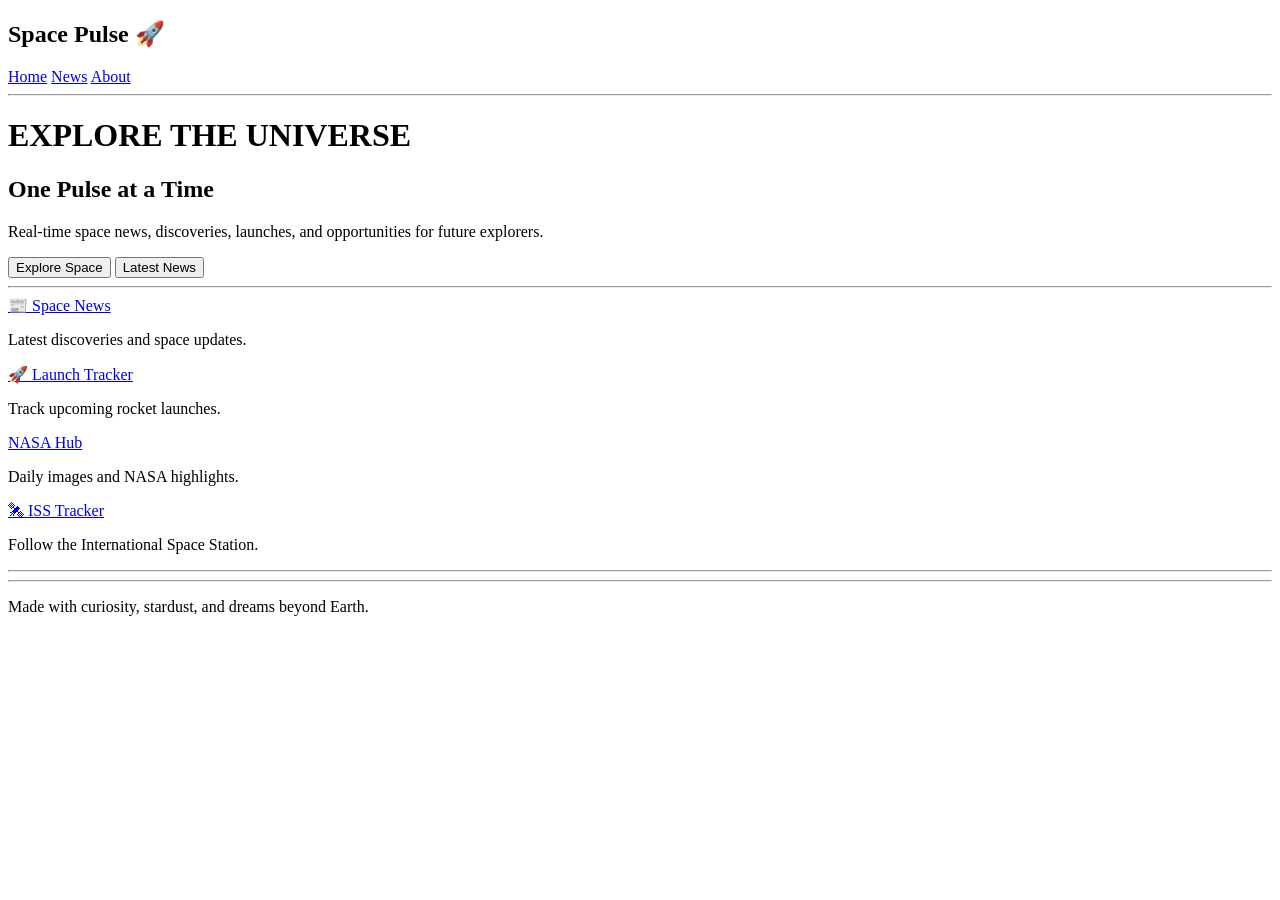
==== index.html @ 8f798afe "Update index.html" ====
<!DOCTYPE html>
<html>
<head>
    <title>Space Pulse</title>
    <link rel="stylesheet" href="style.css">
</head>

<body>

  <h2 class="logo"> Space Pulse 🚀</h2>

    <a href="#">Home</a>
    <a href="#">News</a>
    <a href="about.html">About</a>

    <hr>

    <h1>EXPLORE THE UNIVERSE</h1>

    <h2>One Pulse at a Time</h2>

    <p>
        Real-time space news, discoveries, launches, and opportunities
        for future explorers.
    </p>
 
    <button class="explore-btn">Explore Space</button>
<button class="news-btn">Latest News</button>

    <hr>
<div class="feature-box">
    <a href="news.html" class="feature-card">📰 Space News</a>
    <p>Latest discoveries and space updates.</p>

    <a href="launches.html" class="feature-card">🚀 Launch Tracker</a>
    <p>Track upcoming rocket launches.</p>
</div>

<div class="feature-box">
    <a href="NASA.html" class="feature-card"> NASA Hub</a>
    <p>Daily images and NASA highlights.</p>
    
    <a href="iss.html" class="feature-card">🛰 ISS Tracker</a>
    <p>Follow the International Space Station.</p>
</div>

<hr>
    <hr>

    <footer class="footer">
        <p>Made with curiosity, stardust, and dreams beyond Earth.</p>
    </footer>

</body>
</html>
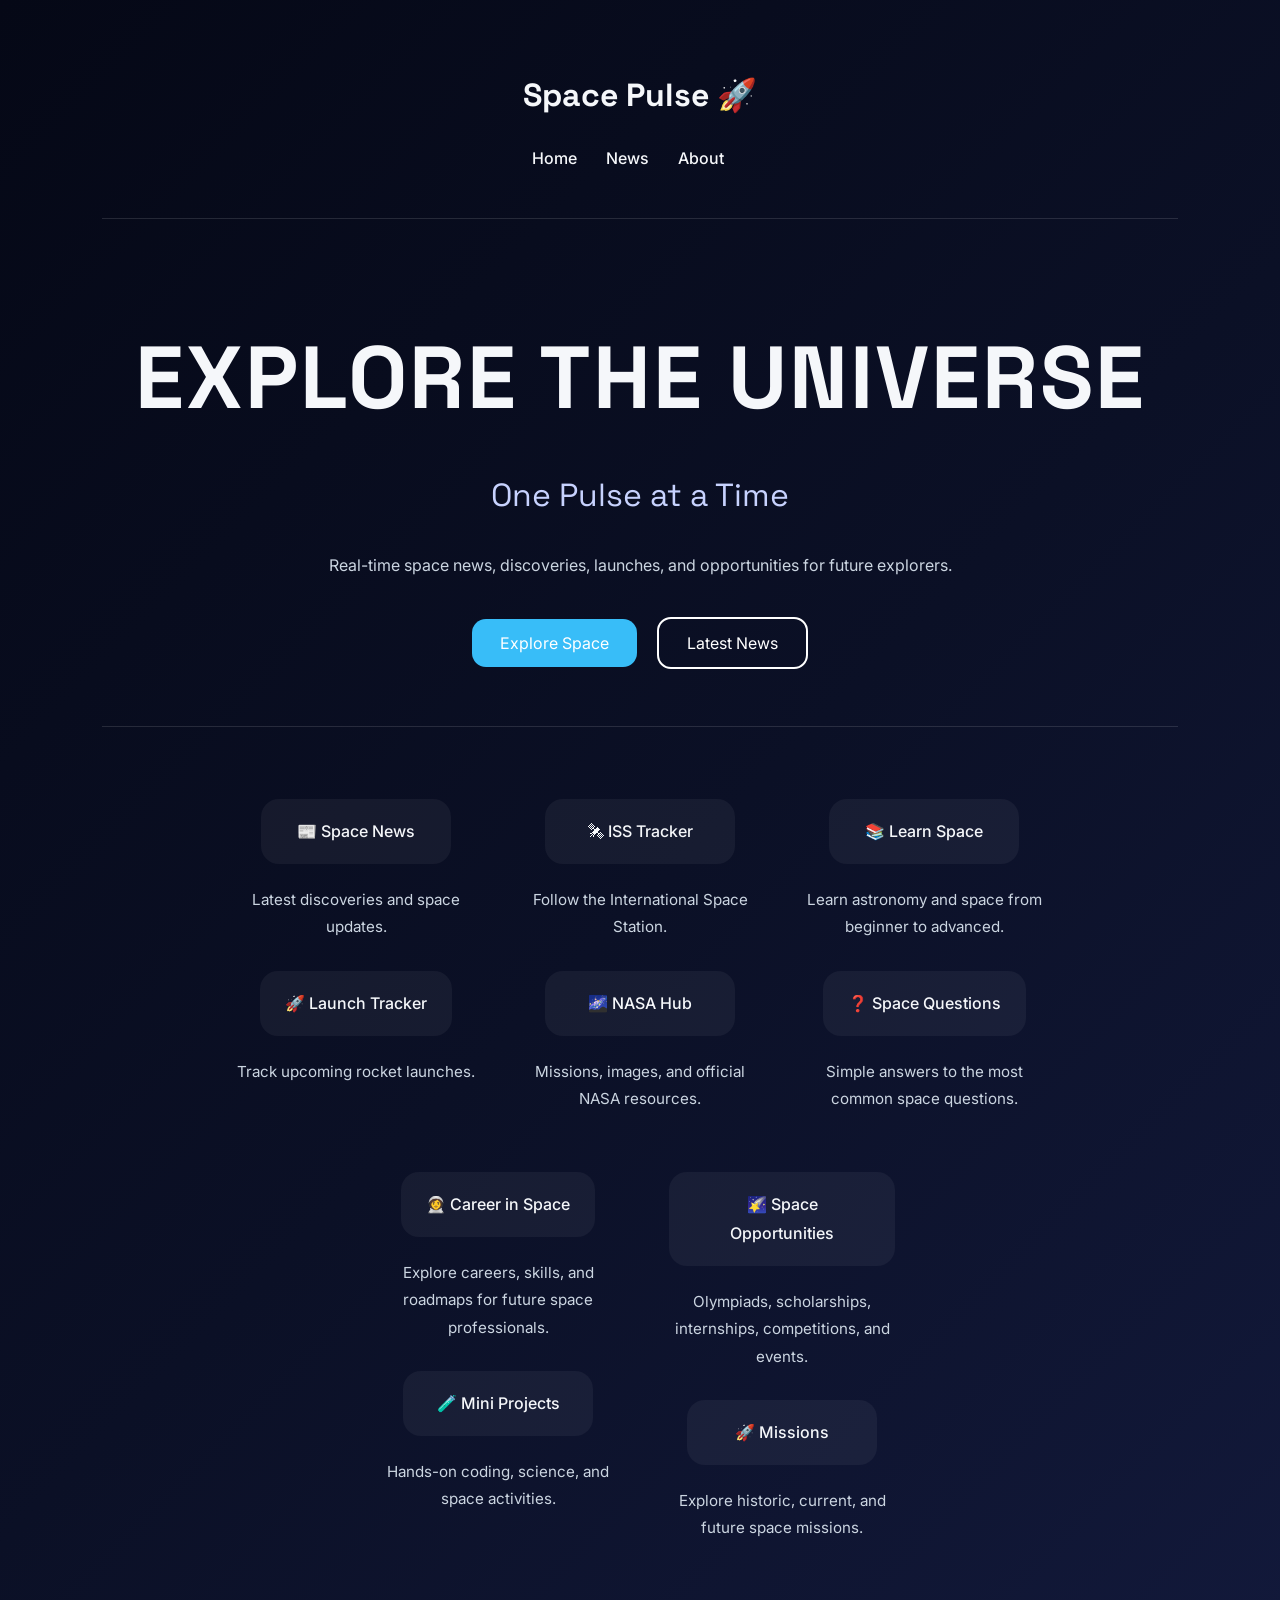
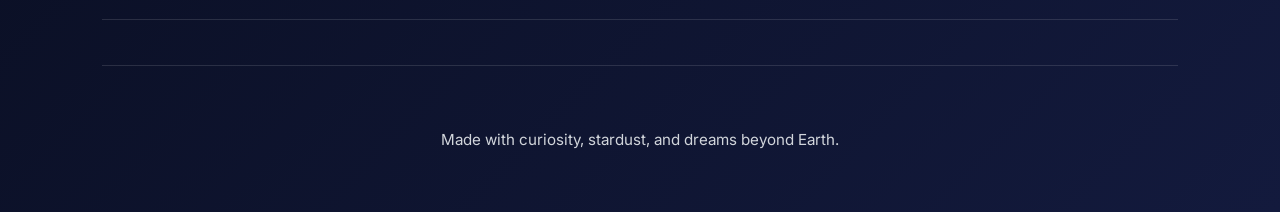
==== commit c99c69af: "Update index.html" ====
--- a/index.html
+++ b/index.html
@@ -37,11 +37,35 @@
 </div>
 
 <div class="feature-box">
-    <a href="NASA.html" class="feature-card"> NASA Hub</a>
-    <p>Daily images and NASA highlights.</p>
-    
     <a href="iss.html" class="feature-card">🛰 ISS Tracker</a>
     <p>Follow the International Space Station.</p>
+
+    <a href="NASA.html" class="feature-card">🌌 NASA Hub</a>
+    <p>Missions, images, and official NASA resources.</p>
+</div>
+
+<div class="feature-box">
+    <a href="learn.html" class="feature-card">📚 Learn Space</a>
+    <p>Learn astronomy and space from beginner to advanced.</p>
+
+    <a href="questions.html" class="feature-card">❓ Space Questions</a>
+    <p>Simple answers to the most common space questions.</p>
+</div>
+
+<div class="feature-box">
+    <a href="careers.html" class="feature-card">👩‍🚀 Career in Space</a>
+    <p>Explore careers, skills, and roadmaps for future space professionals.</p>
+
+    <a href="projects.html" class="feature-card">🧪 Mini Projects</a>
+    <p>Hands-on coding, science, and space activities.</p>
+</div>
+
+<div class="feature-box">
+    <a href="opportunities.html" class="feature-card">🌠 Space Opportunities</a>
+    <p>Olympiads, scholarships, internships, competitions, and events.</p>
+
+    <a href="missions.html" class="feature-card">🚀 Missions</a>
+    <p>Explore historic, current, and future space missions.</p>
 </div>
 
 <hr>
--- a/style.css
+++ b/style.css
@@ -0,0 +1,202 @@
+@import url('https://fonts.googleapis.com/css2?family=Inter:wght@300;400;500;600;700&family=Space+Grotesk:wght@400;500;700&display=swap');
+
+body {
+    margin: 0;
+    padding: 40px 8%;
+    font-family: 'Inter', sans-serif;
+    background: linear-gradient(135deg, #050816, #0B1026, #131A3D);
+    color: #F5F7FA;
+    line-height: 1.8;
+    text-align: center;
+}
+
+/* Logo */
+.logo {
+    font-family: 'Space Grotesk', sans-serif;
+    font-size: 2rem;
+    margin-bottom: 20px;
+}
+
+/* Navigation */
+a {
+    color: #F5F7FA;
+    text-decoration: none;
+    margin-right: 25px;
+    font-size: 1rem;
+    font-weight: 500;
+    transition: color 0.3s ease;
+}
+
+a:hover {
+    color: #38BDF8;
+}
+
+/* Lines */
+hr {
+    border: none;
+    height: 1px;
+    background: rgba(255,255,255,0.12);
+    margin: 45px 0;
+}
+
+/* Main Heading */
+h1 {
+    font-family: 'Space Grotesk', sans-serif;
+    font-size: clamp(3rem, 8vw, 5.5rem);
+    text-align: center;
+    margin-top: 80px;
+    margin-bottom: 10px;
+    letter-spacing: 2px;
+}
+
+/* One Pulse at a Time */
+h1 + h2 {
+    font-family: 'Space Grotesk', sans-serif;
+    text-align: center;
+    font-size: 2rem;
+    font-weight: 400;
+    color: #C7D2FE;
+    margin-top: 0;
+}
+
+/* Hero Paragraph */
+h1 + h2 + p {
+    text-align: center;
+    max-width: 700px;
+    margin: 25px auto;
+    color: #CBD5E1;
+}
+
+/* Buttons */
+button {
+    padding: 14px 28px;
+    border-radius: 14px;
+    font-size: 1rem;
+    font-family: 'Inter', sans-serif;
+    cursor: pointer;
+    transition: all 0.3s ease;
+    margin: 12px 8px;
+}
+
+/* Explore Space Button */
+.explore-btn {
+    background: #38BDF8;
+    border: none;
+    color: white;
+}
+
+.explore-btn:hover {
+    transform: translateY(-4px);
+    box-shadow: 0 10px 25px rgba(56, 189, 248, 0.35);
+}
+
+/* Latest News Button */
+.news-btn {
+    background: transparent;
+    border: 2px solid white;
+    color: white;
+}
+
+.news-btn:hover {
+    background: rgba(255,255,255,0.08);
+    transform: translateY(-4px);
+}
+
+/* Feature Cards */
+.feature-card {
+    display: inline-block;
+    background: rgba(255,255,255,0.05);
+    padding: 18px 25px;
+    border-radius: 18px;
+    margin: 12px;
+    min-width: 140px;
+    transition: transform 0.3s ease;
+}
+
+.feature-card:hover {
+    transform: translateY(-5px);
+    background: rgba(255,255,255,0.08);
+}
+.feature-box {
+    display: inline-block;
+    width: 250px;
+    margin: 15px;
+    vertical-align: top;
+}
+
+.feature-box p {
+    margin-top: 10px;
+    color: #CBD5E1;
+    font-size: 0.95rem;
+}
+/* NASA Mission Buttons */
+.mission-btn {
+    display: inline-block;
+    background: rgba(255,255,255,0.05);
+    color: #F5F7FA;
+    text-decoration: none;
+    padding: 18px 30px;
+    margin: 12px;
+    border-radius: 18px;
+    min-width: 220px;
+    font-size: 1rem;
+    font-weight: 500;
+    transition: all 0.3s ease;
+}
+
+.mission-btn:hover {
+    transform: translateY(-5px);
+    background: rgba(56, 189, 248, 0.15);
+    box-shadow: 0 10px 25px rgba(56, 189, 248, 0.25);
+}
+#apod-image {
+    width: 100%;
+    max-width: 700px;
+    height: auto;
+    border-radius: 15px;
+    margin-top: 20px;
+}
+
+/* About Section */
+p {
+    max-width: 850px;
+    margin: 18px auto;
+    color: #D1D5DB;
+}
+
+/* Footer */
+.footer {
+    margin-top: 60px;
+    color: #9CA3AF;
+    font-size: 0.95rem;
+}
+
+/* Mobile Responsiveness */
+@media (max-width: 768px) {
+
+    body {
+        padding: 25px 6%;
+    }
+
+    a {
+        display: inline-block;
+        margin: 8px 12px;
+    }
+
+    button {
+        display: block;
+        width: 100%;
+        max-width: 280px;
+        margin: 15px auto;
+    }
+
+    .feature-card {
+        display: block;
+        width: 100%;
+        box-sizing: border-box;
+    }
+
+    h1 {
+        margin-top: 50px;
+    }
+}
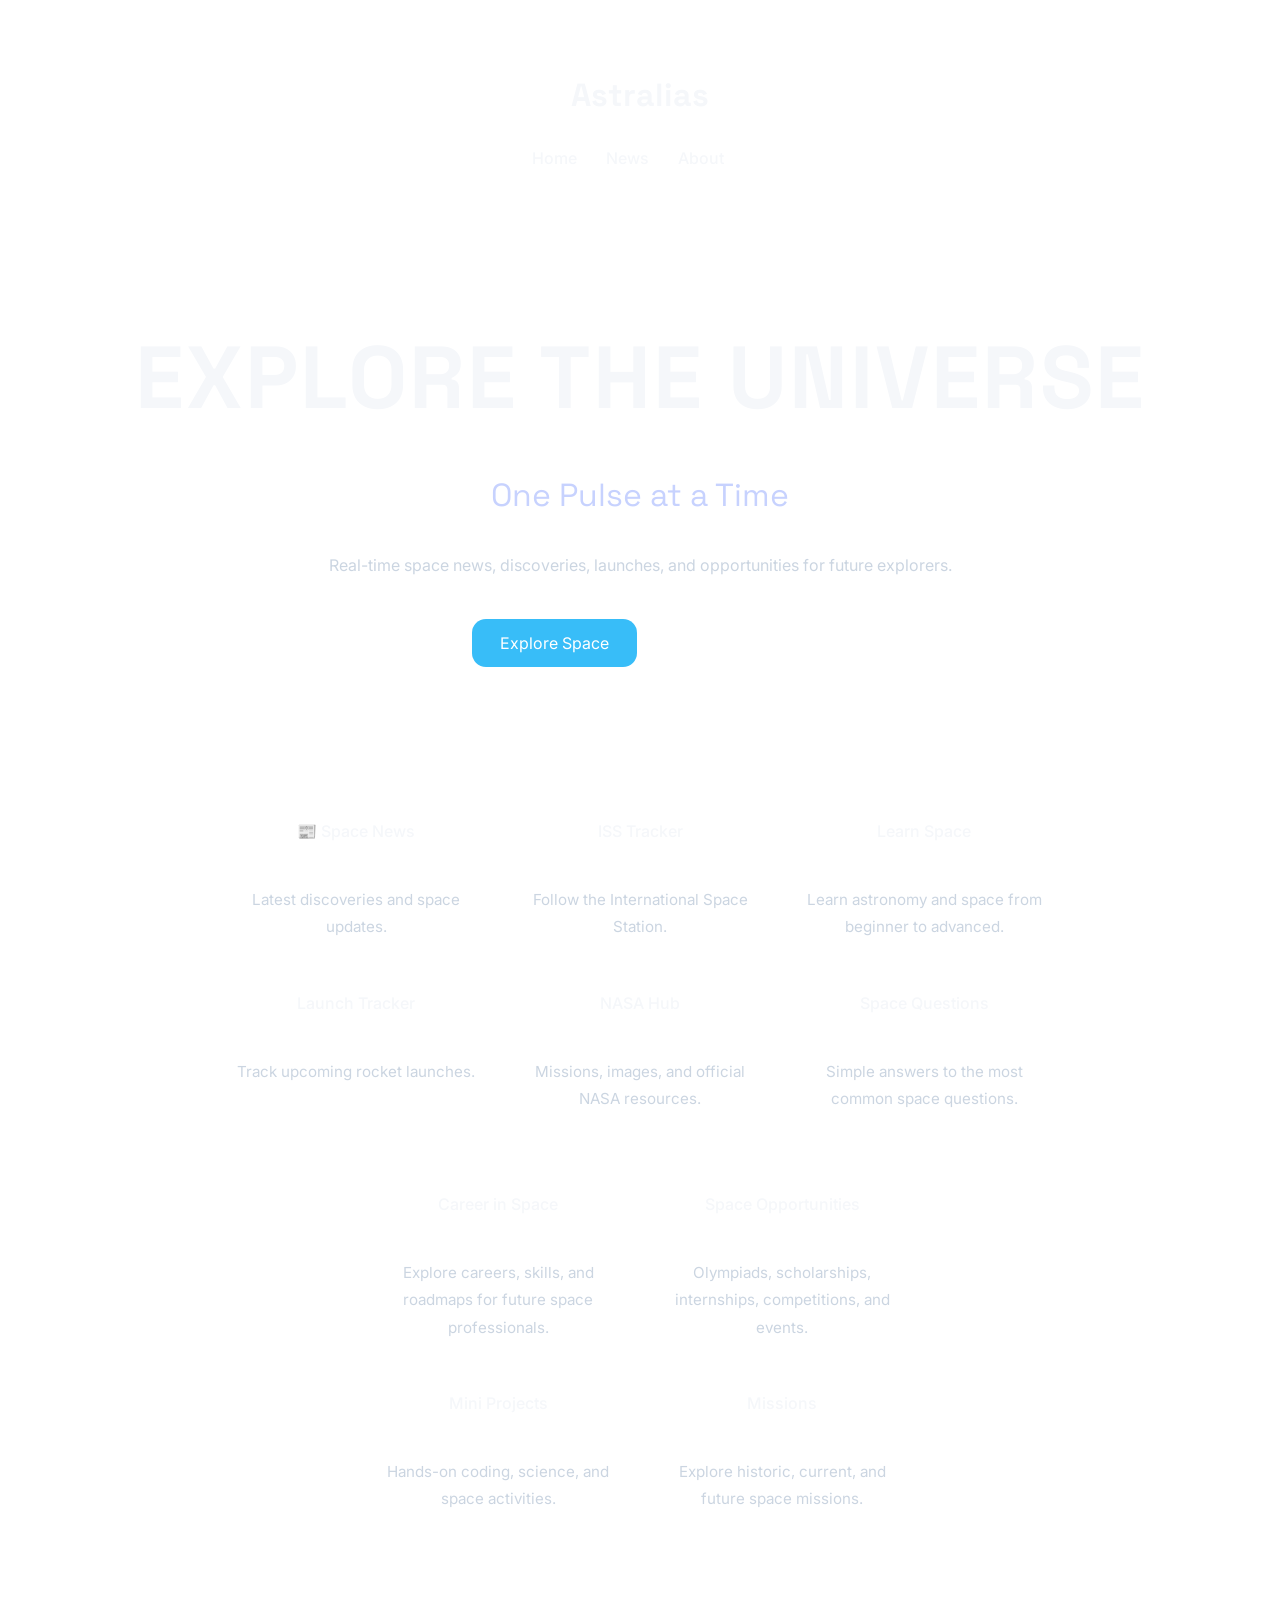
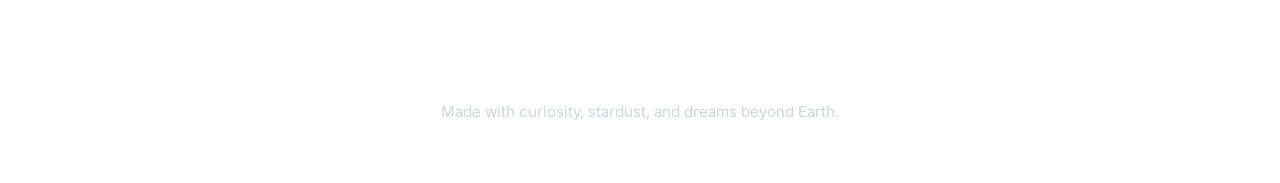
==== commit d2c62db1: "Update index.html" ====
--- a/index.html
+++ b/index.html
@@ -1,13 +1,13 @@
 <!DOCTYPE html>
 <html>
 <head>
-    <title>Space Pulse</title>
+    <title>Astralias</title>
     <link rel="stylesheet" href="style.css">
 </head>
 
 <body>
 
-  <h2 class="logo"> Space Pulse 🚀</h2>
+  <h2 class="logo"> Astralias</h2>
 
     <a href="#">Home</a>
     <a href="#">News</a>
@@ -32,39 +32,39 @@
     <a href="news.html" class="feature-card">📰 Space News</a>
     <p>Latest discoveries and space updates.</p>
 
-    <a href="launches.html" class="feature-card">🚀 Launch Tracker</a>
+    <a href="launches.html" class="feature-card">Launch Tracker</a>
     <p>Track upcoming rocket launches.</p>
 </div>
 
 <div class="feature-box">
-    <a href="iss.html" class="feature-card">🛰 ISS Tracker</a>
+    <a href="iss.html" class="feature-card"> ISS Tracker</a>
     <p>Follow the International Space Station.</p>
 
-    <a href="NASA.html" class="feature-card">🌌 NASA Hub</a>
+    <a href="NASA.html" class="feature-card"> NASA Hub</a>
     <p>Missions, images, and official NASA resources.</p>
 </div>
 
 <div class="feature-box">
-    <a href="learn.html" class="feature-card">📚 Learn Space</a>
+    <a href="learn.html" class="feature-card"> Learn Space</a>
     <p>Learn astronomy and space from beginner to advanced.</p>
 
-    <a href="questions.html" class="feature-card">❓ Space Questions</a>
+    <a href="questions.html" class="feature-card"> Space Questions</a>
     <p>Simple answers to the most common space questions.</p>
 </div>
 
 <div class="feature-box">
-    <a href="careers.html" class="feature-card">👩‍🚀 Career in Space</a>
+    <a href="careers.html" class="feature-card"> Career in Space</a>
     <p>Explore careers, skills, and roadmaps for future space professionals.</p>
 
-    <a href="projects.html" class="feature-card">🧪 Mini Projects</a>
+    <a href="projects.html" class="feature-card">Mini Projects</a>
     <p>Hands-on coding, science, and space activities.</p>
 </div>
 
 <div class="feature-box">
-    <a href="opportunities.html" class="feature-card">🌠 Space Opportunities</a>
+    <a href="opportunities.html" class="feature-card">Space Opportunities</a>
     <p>Olympiads, scholarships, internships, competitions, and events.</p>
 
-    <a href="missions.html" class="feature-card">🚀 Missions</a>
+    <a href="missions.html" class="feature-card"> Missions</a>
     <p>Explore historic, current, and future space missions.</p>
 </div>
 
--- a/style.css
+++ b/style.css
@@ -4,11 +4,12 @@
     margin: 0;
     padding: 40px 8%;
     font-family: 'Inter', sans-serif;
-    background: linear-gradient(135deg, #050816, #0B1026, #131A3D);
+    background-image: url("spacepulse.png");
     color: #F5F7FA;
     line-height: 1.8;
     text-align: center;
 }
+
 
 /* Logo */
 .logo {
